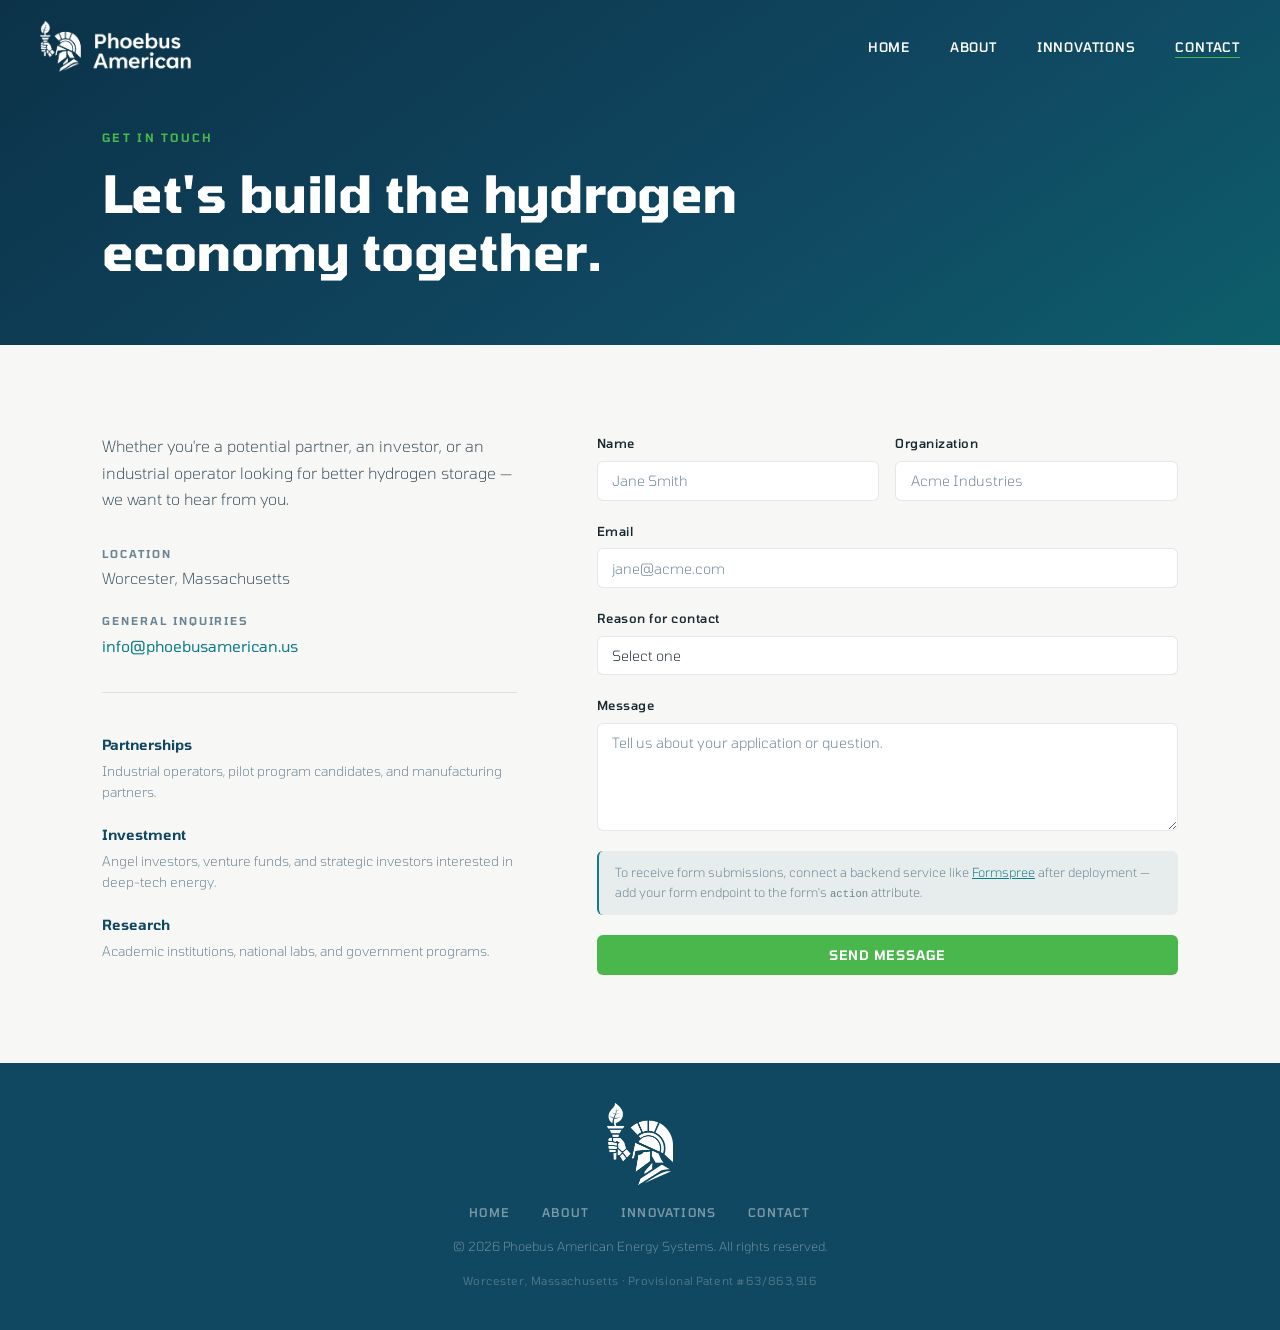
==== contact.html @ f86e6187 "Footer Reformatting" ====
<!DOCTYPE html>
<html lang="en">
<head>
  <meta charset="UTF-8" />
  <meta name="viewport" content="width=device-width, initial-scale=1.0" />
  <title>Contact — Phoebus American Energy Systems</title>
  <meta name="description" content="Get in touch with Phoebus American Energy Systems." />
  <link rel="preconnect" href="https://fonts.googleapis.com" />
  <link rel="preconnect" href="https://fonts.gstatic.com" crossorigin />
  <link href="https://fonts.googleapis.com/css2?family=Tomorrow:ital,wght@0,300;0,400;0,500;0,600;0,700;1,300;1,400&display=swap" rel="stylesheet" />
  <link rel="stylesheet" href="style.css" />
</head>
<body>

  <nav id="navbar" class="scrolled">
    <a href="index.html" class="nav-logo">
      <img src="assets/logo.png" alt="Phoebus American Energy Systems" class="logo-img" />
    </a>
    <button class="nav-toggle" id="navToggle" aria-label="Toggle menu" aria-expanded="false">
      <span></span><span></span><span></span>
    </button>
    <ul class="nav-links" id="navLinks">
      <li><a href="index.html">Home</a></li>
      <li><a href="index.html#about">About</a></li>
      <li><a href="innovations.html">Innovations</a></li>
      <li><a href="contact.html" class="active">Contact</a></li>
    </ul>
  </nav>

  <header class="page-header">
    <div class="container">
      <p class="hero-eyebrow">Get in Touch</p>
      <h1 class="page-title">Let's build the hydrogen<br>economy together.</h1>
    </div>
  </header>

  <section class="section">
    <div class="container">
      <div class="contact-grid">
        <div class="contact-text reveal">
          <p>Whether you're a potential partner, an investor, or an industrial operator looking for better hydrogen storage — we want to hear from you.</p>
          <div class="contact-details">
            <div class="contact-item">
              <span class="contact-label">Location</span>
              <span>Worcester, Massachusetts</span>
            </div>
            <div class="contact-item">
              <span class="contact-label">General Inquiries</span>
              <a href="mailto:info@phoebusamerican.us">info@phoebusamerican.us</a>
            </div>
          </div>
          <div class="contact-types">
            <div class="contact-type-item">
              <h4>Partnerships</h4>
              <p>Industrial operators, pilot program candidates, and manufacturing partners.</p>
            </div>
            <div class="contact-type-item">
              <h4>Investment</h4>
              <p>Angel investors, venture funds, and strategic investors interested in deep-tech energy.</p>
            </div>
            <div class="contact-type-item">
              <h4>Research</h4>
              <p>Academic institutions, national labs, and government programs.</p>
            </div>
          </div>
        </div>
        <form class="contact-form reveal" id="contactForm" novalidate>
          <div class="form-row">
            <div class="form-group">
              <label for="name">Name</label>
              <input type="text" id="name" name="name" placeholder="Jane Smith" required />
            </div>
            <div class="form-group">
              <label for="org">Organization</label>
              <input type="text" id="org" name="org" placeholder="Acme Industries" />
            </div>
          </div>
          <div class="form-group">
            <label for="email">Email</label>
            <input type="email" id="email" name="email" placeholder="jane@acme.com" required />
          </div>
          <div class="form-group">
            <label for="reason">Reason for contact</label>
            <select id="reason" name="reason">
              <option value="">Select one</option>
              <option>Partnership inquiry</option>
              <option>Investment interest</option>
              <option>Research collaboration</option>
              <option>General question</option>
            </select>
          </div>
          <div class="form-group">
            <label for="message">Message</label>
            <textarea id="message" name="message" rows="5" placeholder="Tell us about your application or question." required></textarea>
          </div>
          <p class="form-note">To receive form submissions, connect a backend service like <a href="https://formspree.io" target="_blank" rel="noopener">Formspree</a> after deployment — add your form endpoint to the form's <code>action</code> attribute.</p>
          <button type="submit" class="btn-primary">Send Message</button>
        </form>
      </div>
    </div>
  </section>

  <!-- FOOTER -->
  <footer class="footer">
    <div class="container footer-inner">
      <a href="index.html" class="footer-logo" aria-label="Phoebus American Energy Systems">
        <img src="assets/icon-white.png" alt="Phoebus American Energy Systems" class="logo-img-footer" />
      </a>
      <nav class="footer-nav" aria-label="Footer navigation">
        <a href="index.html">Home</a>
        <a href="#about">About</a>
        <a href="innovations.html">Innovations</a>
        <a href="contact.html">Contact</a>
      </nav>
      <p class="footer-copy">© 2026 Phoebus American Energy Systems. All rights reserved.</p>
      <p class="footer-tag">Worcester, Massachusetts · Provisional Patent #63/863,916</p>
    </div>
  </footer>

  <script src="script.js"></script>
</body>
</html>
---- style.css ----
/* ── RESET & BASE ─────────────────────────────────────────── */
*, *::before, *::after { box-sizing: border-box; margin: 0; padding: 0; }

:root {
  --navy:      #104761;
  --teal:      #0F7C88;
  --green:     #49B74B;
  --off-white: #F7F8F6;
  --white:     #FFFFFF;
  --text:      #1A2830;
  --text-mid:  #3D5260;
  --text-light:#6B8494;
  --border:    rgba(16, 71, 97, 0.12);
  --navy-light:rgba(16, 71, 97, 0.07);
  --font: 'Tomorrow', system-ui, sans-serif;
  --transition: 0.25s ease;
  --radius-sm: 6px;
  --radius-md: 12px;
}

html { scroll-behavior: smooth; }

body {
  font-family: var(--font);
  background: var(--off-white);
  color: var(--text);
  font-size: 16px;
  line-height: 1.7;
  font-weight: 400;
  -webkit-font-smoothing: antialiased;
}

img { display: block; max-width: 100%; }
a { text-decoration: none; color: inherit; }
strong { font-weight: 600; }

/* ── CONTAINER ─────────────────────────────────────────────── */
.container {
  max-width: 1140px;
  margin: 0 auto;
  padding: 0 2rem;
}

/* ── NAV ───────────────────────────────────────────────────── */
#navbar {
  position: fixed;
  top: 0; left: 0; right: 0;
  z-index: 100;
  display: flex;
  align-items: center;
  justify-content: space-between;
  padding: 1.25rem 2.5rem;
  transition: background var(--transition), box-shadow var(--transition), padding var(--transition);
}

#navbar.scrolled {
  background: rgba(247, 248, 246, 0.96);
  backdrop-filter: blur(12px);
  -webkit-backdrop-filter: blur(12px);
  box-shadow: 0 1px 0 var(--border);
  padding: 0.85rem 2.5rem;
}

.nav-logo { display: flex; align-items: center; }

.logo-img {
  height: 52px;
  width: auto;
  transition: filter var(--transition);
}

#navbar:not(.scrolled) .logo-img {
  filter: brightness(0) invert(1);
}

.nav-links {
  display: flex;
  list-style: none;
  gap: 2.5rem;
}

.nav-links a {
  font-size: 0.82rem;
  font-weight: 500;
  letter-spacing: 0.06em;
  text-transform: uppercase;
  color: var(--white);
  transition: color var(--transition);
  position: relative;
}

#navbar.scrolled .nav-links a { color: var(--text-mid); }

.nav-links a::after {
  content: '';
  position: absolute;
  bottom: -3px; left: 0;
  width: 0; height: 1.5px;
  background: var(--green);
  transition: width var(--transition);
}

.nav-links a:hover::after,
.nav-links a.active::after { width: 100%; }

.nav-links a.active { color: var(--navy); }
#navbar:not(.scrolled) .nav-links a.active { color: var(--white); }

.nav-toggle {
  display: none;
  flex-direction: column;
  gap: 5px;
  background: none;
  border: none;
  cursor: pointer;
  padding: 4px;
  z-index: 200;
}

.nav-toggle span {
  display: block;
  width: 24px; height: 2px;
  background: var(--white);
  border-radius: 2px;
  transition: background var(--transition);
}

#navbar.scrolled .nav-toggle span { background: var(--text); }

/* ── BUTTONS ───────────────────────────────────────────────── */
.btn-primary {
  display: inline-block;
  background: var(--green);
  color: var(--white);
  font-family: var(--font);
  font-size: 0.82rem;
  font-weight: 600;
  letter-spacing: 0.06em;
  text-transform: uppercase;
  padding: 0.75rem 1.75rem;
  border-radius: var(--radius-sm);
  border: none;
  cursor: pointer;
  transition: background var(--transition), transform var(--transition);
}

.btn-primary:hover { background: #3da33f; transform: translateY(-1px); }

.btn-ghost {
  display: inline-block;
  background: transparent;
  color: var(--white);
  font-family: var(--font);
  font-size: 0.82rem;
  font-weight: 500;
  letter-spacing: 0.06em;
  text-transform: uppercase;
  padding: 0.75rem 1.75rem;
  border-radius: var(--radius-sm);
  border: 1.5px solid rgba(255,255,255,0.4);
  transition: border-color var(--transition), background var(--transition);
}

.btn-ghost:hover { border-color: var(--white); background: rgba(255,255,255,0.08); }

.btn-outline {
  display: inline-block;
  background: transparent;
  color: var(--navy);
  font-family: var(--font);
  font-size: 0.82rem;
  font-weight: 500;
  letter-spacing: 0.06em;
  text-transform: uppercase;
  padding: 0.7rem 1.5rem;
  border-radius: var(--radius-sm);
  border: 1.5px solid var(--navy);
  transition: background var(--transition), color var(--transition);
}

.btn-outline:hover { background: var(--navy); color: var(--white); }

/* ── HERO ───────────────────────────────────────────────────── */
.hero {
  position: relative;
  min-height: 100vh;
  display: flex;
  align-items: center;
  overflow: hidden;
}

.hero-video-wrap {
  position: absolute;
  inset: 0;
}

.hero-video {
  position: absolute;
  inset: 0;
  width: 100%; height: 100%;
  object-fit: cover;
  object-position: center center;
  opacity: 0;
  transition: opacity 1.6s ease;
}

.hero-video.active { opacity: 1; }

.hero-overlay {
  position: absolute;
  inset: 0;
  background: linear-gradient(
    105deg,
    rgba(10, 30, 42, 0.82) 0%,
    rgba(16, 71, 97, 0.65) 50%,
    rgba(10, 30, 42, 0.5) 100%
  );
}

/* Fallback gradient if no video loaded */
.hero-video-wrap::before {
  content: '';
  position: absolute;
  inset: 0;
  background: linear-gradient(145deg, #0b3248 0%, #104761 45%, #0d5e6b 100%);
  z-index: -1;
}

.hero-app-label {
  position: absolute;
  bottom: 5rem;
  right: 2.5rem;
  display: flex;
  align-items: center;
  gap: 0.6rem;
  z-index: 2;
  opacity: 0;
  animation: hero-up 0.8s ease 1s forwards;
}

.app-dot {
  width: 8px; height: 8px;
  border-radius: 50%;
  background: var(--green);
  animation: dot-pulse 2s ease-in-out infinite;
}

@keyframes dot-pulse {
  0%, 100% { opacity: 1; transform: scale(1); }
  50% { opacity: 0.5; transform: scale(0.75); }
}

.app-text {
  font-size: 0.75rem;
  font-weight: 500;
  letter-spacing: 0.16em;
  text-transform: uppercase;
  color: rgba(255,255,255,0.7);
  transition: opacity 0.4s ease;
}

.hero-dots {
  position: absolute;
  bottom: 2rem;
  right: 2.5rem;
  display: flex;
  gap: 0.5rem;
  z-index: 2;
}

.hero-dot {
  width: 6px; height: 6px;
  border-radius: 50%;
  border: none;
  background: rgba(255,255,255,0.3);
  cursor: pointer;
  padding: 0;
  transition: background var(--transition), transform var(--transition);
}

.hero-dot.active {
  background: var(--green);
  transform: scale(1.3);
}

.hero-content {
  position: relative;
  z-index: 2;
  padding: 7rem 2.5rem 5rem;
  max-width: 660px;
  margin-left: max(2.5rem, calc((100vw - 1140px) / 2));
  opacity: 0;
  transform: translateY(18px);
  animation: hero-up 0.9s ease 0.2s forwards;
}

@keyframes hero-up {
  to { opacity: 1; transform: translateY(0); }
}

.hero-eyebrow {
  font-size: 0.72rem;
  font-weight: 600;
  letter-spacing: 0.2em;
  text-transform: uppercase;
  color: var(--green);
  margin-bottom: 1.2rem;
}

.hero-headline {
  font-size: clamp(2.6rem, 5vw, 4rem);
  font-weight: 700;
  line-height: 1.1;
  color: var(--white);
  margin-bottom: 1.5rem;
  letter-spacing: -0.01em;
}

.hero-headline em {
  font-style: italic;
  font-weight: 300;
  color: rgba(255,255,255,0.78);
}

.hero-sub {
  font-size: 1rem;
  font-weight: 300;
  line-height: 1.8;
  color: rgba(255,255,255,0.7);
  max-width: 500px;
  margin-bottom: 2.25rem;
}

.hero-actions { display: flex; gap: 1rem; flex-wrap: wrap; }

.hero-scroll-cue {
  position: absolute;
  bottom: 2rem; left: 50%;
  transform: translateX(-50%);
  z-index: 2;
}

.hero-scroll-cue span {
  display: block;
  width: 1.5px; height: 48px;
  background: linear-gradient(to bottom, rgba(255,255,255,0.5), transparent);
  margin: 0 auto;
  animation: scroll-line 2s ease-in-out infinite;
}

@keyframes scroll-line {
  0% { opacity: 0; transform: scaleY(0) translateY(-100%); }
  30% { opacity: 1; }
  100% { opacity: 0; transform: scaleY(1) translateY(0); }
}

/* ── PAGE HEADER (inner pages) ─────────────────────────────── */
.page-header {
  background: linear-gradient(145deg, #0b3248 0%, #104761 60%, #0d5e6b 100%);
  padding: 8rem 0 4rem;
  margin-bottom: 0;
}

.page-header .hero-eyebrow { margin-bottom: 1rem; }

.page-title {
  font-size: clamp(2rem, 4vw, 3.2rem);
  font-weight: 700;
  line-height: 1.15;
  color: var(--white);
  letter-spacing: -0.01em;
}

/* ── SECTIONS ──────────────────────────────────────────────── */
.section { padding: 5.5rem 0; }
.section.bg-white { background: var(--white); }

.section-label {
  font-size: 0.7rem;
  font-weight: 600;
  letter-spacing: 0.2em;
  text-transform: uppercase;
  color: var(--teal);
  margin-bottom: 1.5rem;
}

.section-title {
  font-size: clamp(1.7rem, 3vw, 2.5rem);
  font-weight: 600;
  line-height: 1.2;
  color: var(--navy);
  max-width: 680px;
  margin-bottom: 3rem;
  letter-spacing: -0.01em;
}

/* ── ABOUT TEASER ──────────────────────────────────────────── */
.about-teaser { background: var(--white); }

.about-teaser-grid {
  display: grid;
  grid-template-columns: 1fr 1fr;
  gap: 5rem;
  align-items: center;
}

.about-teaser-text h2 {
  font-size: clamp(1.6rem, 2.8vw, 2.3rem);
  font-weight: 600;
  line-height: 1.2;
  color: var(--navy);
  margin-bottom: 1.25rem;
  letter-spacing: -0.01em;
}

.about-teaser-text p {
  color: var(--text-mid);
  font-size: 0.95rem;
  font-weight: 300;
  margin-bottom: 1.75rem;
}

.stat-row {
  display: flex;
  flex-direction: column;
  gap: 2rem;
  padding: 2.5rem;
  background: var(--navy);
  border-radius: var(--radius-md);
}

.stat-item { display: flex; flex-direction: column; gap: 0.4rem; }

.stat-num {
  font-size: 2rem;
  font-weight: 700;
  color: var(--white);
  line-height: 1;
  letter-spacing: -0.02em;
}

.stat-label {
  font-size: 0.78rem;
  font-weight: 300;
  color: rgba(255,255,255,0.55);
  line-height: 1.5;
}

/* ── APPS TEASER ───────────────────────────────────────────── */
.apps-teaser { background: var(--off-white); }

.apps-grid {
  display: grid;
  grid-template-columns: repeat(3, 1fr);
  gap: 1.25rem;
  margin-bottom: 2.5rem;
}

.app-card {
  background: var(--white);
  border: 1px solid var(--border);
  border-radius: var(--radius-md);
  padding: 2rem 1.75rem;
  transition: border-color var(--transition), box-shadow var(--transition);
}

.app-card:hover {
  border-color: rgba(15,124,136,0.3);
  box-shadow: 0 6px 24px rgba(16,71,97,0.08);
}

.app-icon { width: 48px; height: 48px; margin-bottom: 1.25rem; }
.app-icon svg { width: 100%; height: 100%; }

.app-card h3 {
  font-size: 1.05rem;
  font-weight: 600;
  color: var(--navy);
  margin-bottom: 0.65rem;
}

.app-card p {
  font-size: 0.875rem;
  font-weight: 300;
  color: var(--text-mid);
  line-height: 1.7;
}

.apps-cta { text-align: center; padding-top: 1rem; }

/* ── TWO-COL ───────────────────────────────────────────────── */
.two-col {
  display: grid;
  grid-template-columns: 1fr 1fr;
  gap: 5rem;
  align-items: start;
}

.two-col h2 {
  font-size: clamp(1.6rem, 2.8vw, 2.2rem);
  font-weight: 600;
  line-height: 1.2;
  color: var(--navy);
  margin-bottom: 1.25rem;
  letter-spacing: -0.01em;
}

.two-col p {
  font-size: 0.95rem;
  font-weight: 300;
  color: var(--text-mid);
  margin-bottom: 1rem;
}

/* ── ABOUT STAT CARDS ──────────────────────────────────────── */
.about-stat-card {
  background: var(--off-white);
  border: 1px solid var(--border);
  border-radius: var(--radius-md);
  padding: 1.75rem;
  margin-bottom: 1rem;
}

.about-stat-card.accent {
  background: var(--navy);
  border-color: transparent;
}

.about-stat-card .stat-num {
  font-size: 2rem;
  font-weight: 700;
  color: var(--navy);
  letter-spacing: -0.02em;
}

.about-stat-card.accent .stat-num { color: var(--white); }

.about-stat-card .stat-label {
  font-size: 0.82rem;
  font-weight: 400;
  color: var(--text-light);
  margin-top: 0.4rem;
  display: block;
}

.about-stat-card.accent .stat-label { color: rgba(255,255,255,0.55); }

/* ── TEAM ───────────────────────────────────────────────────── */
.team-grid {
  display: grid;
  grid-template-columns: repeat(2, 1fr);
  gap: 1.25rem;
  margin-bottom: 1rem;
}

.team-card {
  background: var(--white);
  border: 1px solid var(--border);
  border-radius: var(--radius-md);
  padding: 2rem;
}

.team-initials {
  width: 52px; height: 52px;
  border-radius: 50%;
  background: var(--navy);
  color: var(--white);
  font-size: 0.9rem;
  font-weight: 600;
  display: flex;
  align-items: center;
  justify-content: center;
  margin-bottom: 1rem;
  letter-spacing: 0.04em;
}

.team-card h3 {
  font-size: 1.05rem;
  font-weight: 600;
  color: var(--navy);
  margin-bottom: 0.2rem;
}

.team-role {
  font-size: 0.78rem;
  font-weight: 500;
  letter-spacing: 0.08em;
  text-transform: uppercase;
  color: var(--teal);
  margin-bottom: 0.85rem;
}

.team-card p {
  font-size: 0.875rem;
  font-weight: 300;
  color: var(--text-mid);
  line-height: 1.7;
}

.advisor-grid {
  display: grid;
  grid-template-columns: repeat(2, 1fr);
  gap: 1.25rem;
}

.advisor-card {
  padding: 1.5rem;
  border-left: 2px solid var(--teal);
  background: var(--white);
  border-radius: 0 var(--radius-sm) var(--radius-sm) 0;
}

.advisor-card h4 {
  font-size: 0.95rem;
  font-weight: 600;
  color: var(--navy);
  margin-bottom: 0.2rem;
}

.advisor-role {
  font-size: 0.72rem;
  font-weight: 500;
  letter-spacing: 0.1em;
  text-transform: uppercase;
  color: var(--teal);
  margin-bottom: 0.65rem;
}

.advisor-card p {
  font-size: 0.85rem;
  font-weight: 300;
  color: var(--text-mid);
  line-height: 1.6;
}

/* ── PARTNERS ──────────────────────────────────────────────── */
.partners-stack { display: flex; align-items: flex-start; }

.partner-row {
  display: flex;
  flex-wrap: wrap;
  gap: 0.75rem;
  align-content: flex-start;
}

.partner-badge {
  font-size: 0.82rem;
  font-weight: 500;
  color: var(--text-mid);
  background: var(--white);
  border: 1px solid var(--border);
  border-radius: 100px;
  padding: 0.45rem 1rem;
}

/* ── INNOVATIONS PAGE ──────────────────────────────────────── */
.inno-featured {
  display: grid;
  grid-template-columns: 1.2fr 1fr;
  gap: 4rem;
  align-items: start;
  background: var(--navy);
  border-radius: var(--radius-md);
  padding: 3rem;
  margin-bottom: 1rem;
}

.inno-featured-text h2 {
  font-size: clamp(1.5rem, 2.5vw, 2rem);
  font-weight: 600;
  color: var(--white);
  margin-bottom: 1.1rem;
  letter-spacing: -0.01em;
}

.inno-featured-text p {
  font-size: 0.92rem;
  font-weight: 300;
  color: rgba(255,255,255,0.68);
  margin-bottom: 1rem;
  line-height: 1.75;
}

.inno-list {
  list-style: none;
  display: flex;
  flex-direction: column;
  gap: 0.6rem;
  margin-top: 1.5rem;
}

.inno-list li {
  font-size: 0.875rem;
  font-weight: 300;
  color: rgba(255,255,255,0.72);
  padding-left: 1.1rem;
  position: relative;
}

.inno-list li::before {
  content: '';
  position: absolute;
  left: 0; top: 0.65em;
  width: 5px; height: 5px;
  border-radius: 50%;
  background: var(--green);
}

.compare-card {
  background: rgba(255,255,255,0.06);
  border: 1px solid rgba(255,255,255,0.1);
  border-radius: var(--radius-sm);
  overflow: hidden;
}

.compare-row {
  display: grid;
  grid-template-columns: 2fr 1fr 1fr;
  gap: 0.5rem;
  padding: 0.75rem 1rem;
  border-bottom: 1px solid rgba(255,255,255,0.06);
  font-size: 0.82rem;
  color: rgba(255,255,255,0.6);
  font-weight: 300;
}

.compare-row:last-child { border-bottom: none; }

.compare-row.header {
  font-size: 0.7rem;
  font-weight: 600;
  letter-spacing: 0.1em;
  text-transform: uppercase;
  color: rgba(255,255,255,0.4);
  background: rgba(0,0,0,0.15);
}

.compare-row.highlight {
  background: rgba(73,183,75,0.12);
  color: rgba(255,255,255,0.9);
  font-weight: 500;
}

.compare-row.highlight span:first-child { color: var(--green); }

.apps-grid-full {
  display: flex;
  flex-direction: column;
  gap: 1px;
  background: var(--border);
  border: 1px solid var(--border);
  border-radius: var(--radius-md);
  overflow: hidden;
}

.app-card-full {
  display: grid;
  grid-template-columns: 80px 1fr;
  gap: 2rem;
  align-items: start;
  background: var(--white);
  padding: 2rem 2rem;
  transition: background var(--transition);
}

.app-card-full:hover { background: var(--off-white); }

.app-num {
  font-size: 2rem;
  font-weight: 700;
  color: rgba(16,71,97,0.12);
  line-height: 1;
  padding-top: 0.2rem;
  letter-spacing: -0.02em;
}

.app-card-body h3 {
  font-size: 1.05rem;
  font-weight: 600;
  color: var(--navy);
  margin-bottom: 0.65rem;
}

.app-card-body p {
  font-size: 0.9rem;
  font-weight: 300;
  color: var(--text-mid);
  line-height: 1.75;
}

/* ── PIPELINE ───────────────────────────────────────────────── */
.pipeline-grid {
  display: flex;
  flex-direction: column;
  gap: 0;
  position: relative;
  padding-left: 1.5rem;
}

.pipeline-grid::before {
  content: '';
  position: absolute;
  left: 6px; top: 8px; bottom: 8px;
  width: 1.5px;
  background: var(--border);
}

.pipeline-item {
  display: grid;
  grid-template-columns: 24px 1fr;
  gap: 1.25rem;
  padding-bottom: 2rem;
  position: relative;
}

.pipeline-item:last-child { padding-bottom: 0; }

.pipeline-marker {
  width: 13px; height: 13px;
  border-radius: 50%;
  border: 2px solid var(--border);
  background: var(--off-white);
  margin-top: 5px;
  position: relative;
  z-index: 1;
  flex-shrink: 0;
}

.pipeline-item.done .pipeline-marker {
  background: var(--teal);
  border-color: var(--teal);
}

.pipeline-item.active .pipeline-marker {
  background: var(--green);
  border-color: var(--green);
  box-shadow: 0 0 0 4px rgba(73,183,75,0.2);
}

.pipeline-content h4 {
  font-size: 0.95rem;
  font-weight: 600;
  color: var(--navy);
  margin-bottom: 0.3rem;
}

.pipeline-content p {
  font-size: 0.875rem;
  font-weight: 300;
  color: var(--text-mid);
  line-height: 1.65;
}

/* ── CONTACT ───────────────────────────────────────────────── */
.contact-grid {
  display: grid;
  grid-template-columns: 1fr 1.4fr;
  gap: 5rem;
  align-items: start;
}

.contact-text p {
  font-size: 0.975rem;
  font-weight: 300;
  color: var(--text-mid);
  margin-bottom: 2rem;
}

.contact-details {
  display: flex;
  flex-direction: column;
  gap: 1.25rem;
  margin-bottom: 2.5rem;
  padding-bottom: 2rem;
  border-bottom: 1px solid var(--border);
}

.contact-item { display: flex; flex-direction: column; gap: 0.2rem; }

.contact-label {
  font-size: 0.68rem;
  font-weight: 600;
  letter-spacing: 0.18em;
  text-transform: uppercase;
  color: var(--text-light);
}

.contact-item a { color: var(--teal); font-size: 0.95rem; transition: color var(--transition); }
.contact-item a:hover { color: var(--navy); }
.contact-item span:not(.contact-label) { font-size: 0.95rem; font-weight: 300; color: var(--text-mid); }

.contact-types {
  display: flex;
  flex-direction: column;
  gap: 1.25rem;
}

.contact-type-item h4 {
  font-size: 0.875rem;
  font-weight: 600;
  color: var(--navy);
  margin-bottom: 0.25rem;
}

.contact-type-item p {
  font-size: 0.83rem;
  font-weight: 300;
  color: var(--text-light);
  margin: 0;
  line-height: 1.6;
}

/* ── FORM ───────────────────────────────────────────────────── */
.contact-form {
  display: flex;
  flex-direction: column;
  gap: 1.25rem;
}

.form-row {
  display: grid;
  grid-template-columns: 1fr 1fr;
  gap: 1rem;
}

.form-group { display: flex; flex-direction: column; gap: 0.4rem; }

.form-group label {
  font-size: 0.78rem;
  font-weight: 500;
  letter-spacing: 0.04em;
  color: var(--text);
}

.form-group input,
.form-group textarea,
.form-group select {
  font-family: var(--font);
  font-size: 0.88rem;
  font-weight: 300;
  color: var(--text);
  background: var(--white);
  border: 1px solid var(--border);
  border-radius: var(--radius-sm);
  padding: 0.65rem 0.9rem;
  transition: border-color var(--transition), box-shadow var(--transition);
  outline: none;
  resize: vertical;
  -webkit-appearance: none;
}

.form-group input::placeholder,
.form-group textarea::placeholder { color: var(--text-light); }

.form-group input:focus,
.form-group textarea:focus,
.form-group select:focus {
  border-color: var(--teal);
  box-shadow: 0 0 0 3px rgba(15,124,136,0.1);
}

.form-note {
  font-size: 0.78rem;
  font-weight: 300;
  color: var(--text-light);
  line-height: 1.6;
  padding: 0.75rem 1rem;
  background: var(--navy-light);
  border-radius: var(--radius-sm);
  border-left: 2px solid var(--teal);
}

.form-note a { color: var(--teal); text-decoration: underline; }
.form-note code { font-family: monospace; font-size: 0.85em; }

/* ── FOOTER ─────────────────────────────────────────────────── */
.footer { background: var(--navy); padding: 2.5rem 0; }

.footer-inner {
  display: flex;
  flex-direction: column;
  align-items: center;
  gap: 0.85rem;
  text-align: center;
}

.logo-img-footer { height: 82px; width: auto; margin-bottom: 0.25rem; }

.footer-nav {
  display: flex;
  gap: 2rem;
}

.footer-nav a {
  font-size: 0.75rem;
  font-weight: 500;
  letter-spacing: 0.1em;
  text-transform: uppercase;
  color: rgba(255,255,255,0.45);
  transition: color var(--transition);
}

.footer-nav a:hover { color: rgba(255,255,255,0.8); }

.footer-copy { font-size: 0.78rem; color: rgba(255,255,255,0.4); font-weight: 300; }
.footer-tag { font-size: 0.7rem; color: rgba(255,255,255,0.25); letter-spacing: 0.05em; }

/* ── REVEAL ─────────────────────────────────────────────────── */
.reveal {
  opacity: 0;
  transform: translateY(20px);
  transition: opacity 0.6s ease, transform 0.6s ease;
}

.reveal.visible { opacity: 1; transform: translateY(0); }

@media (prefers-reduced-motion: reduce) {
  .reveal { opacity: 1; transform: none; transition: none; }
}

/* ── RESPONSIVE ────────────────────────────────────────────── */
@media (max-width: 960px) {
  .about-teaser-grid,
  .two-col,
  .contact-grid { grid-template-columns: 1fr; gap: 3rem; }

  .apps-grid { grid-template-columns: 1fr; }

  .team-grid,
  .advisor-grid { grid-template-columns: 1fr; }

  .inno-featured { grid-template-columns: 1fr; padding: 2rem; }
}

@media (max-width: 640px) {
  #navbar { padding: 1rem 1.25rem; }
  #navbar.scrolled { padding: 0.75rem 1.25rem; }

  .nav-links {
    display: none;
    position: fixed;
    top: 0; left: 0; right: 0; bottom: 0;
    background: var(--navy);
    flex-direction: column;
    align-items: center;
    justify-content: center;
    gap: 2.5rem;
  }

  .nav-links.open { display: flex; }
  .nav-links a { font-size: 1.1rem; color: var(--white) !important; }
  .nav-toggle { display: flex; }

  .form-row { grid-template-columns: 1fr; }
  .hero-actions { flex-direction: column; align-items: flex-start; }
  .section { padding: 3.5rem 0; }
  .page-header { padding: 7rem 0 3rem; }
  .footer-nav { flex-wrap: wrap; justify-content: center; gap: 1rem; }
  .app-card-full { grid-template-columns: 1fr; gap: 0.5rem; }
  .app-num { font-size: 1.25rem; }
}
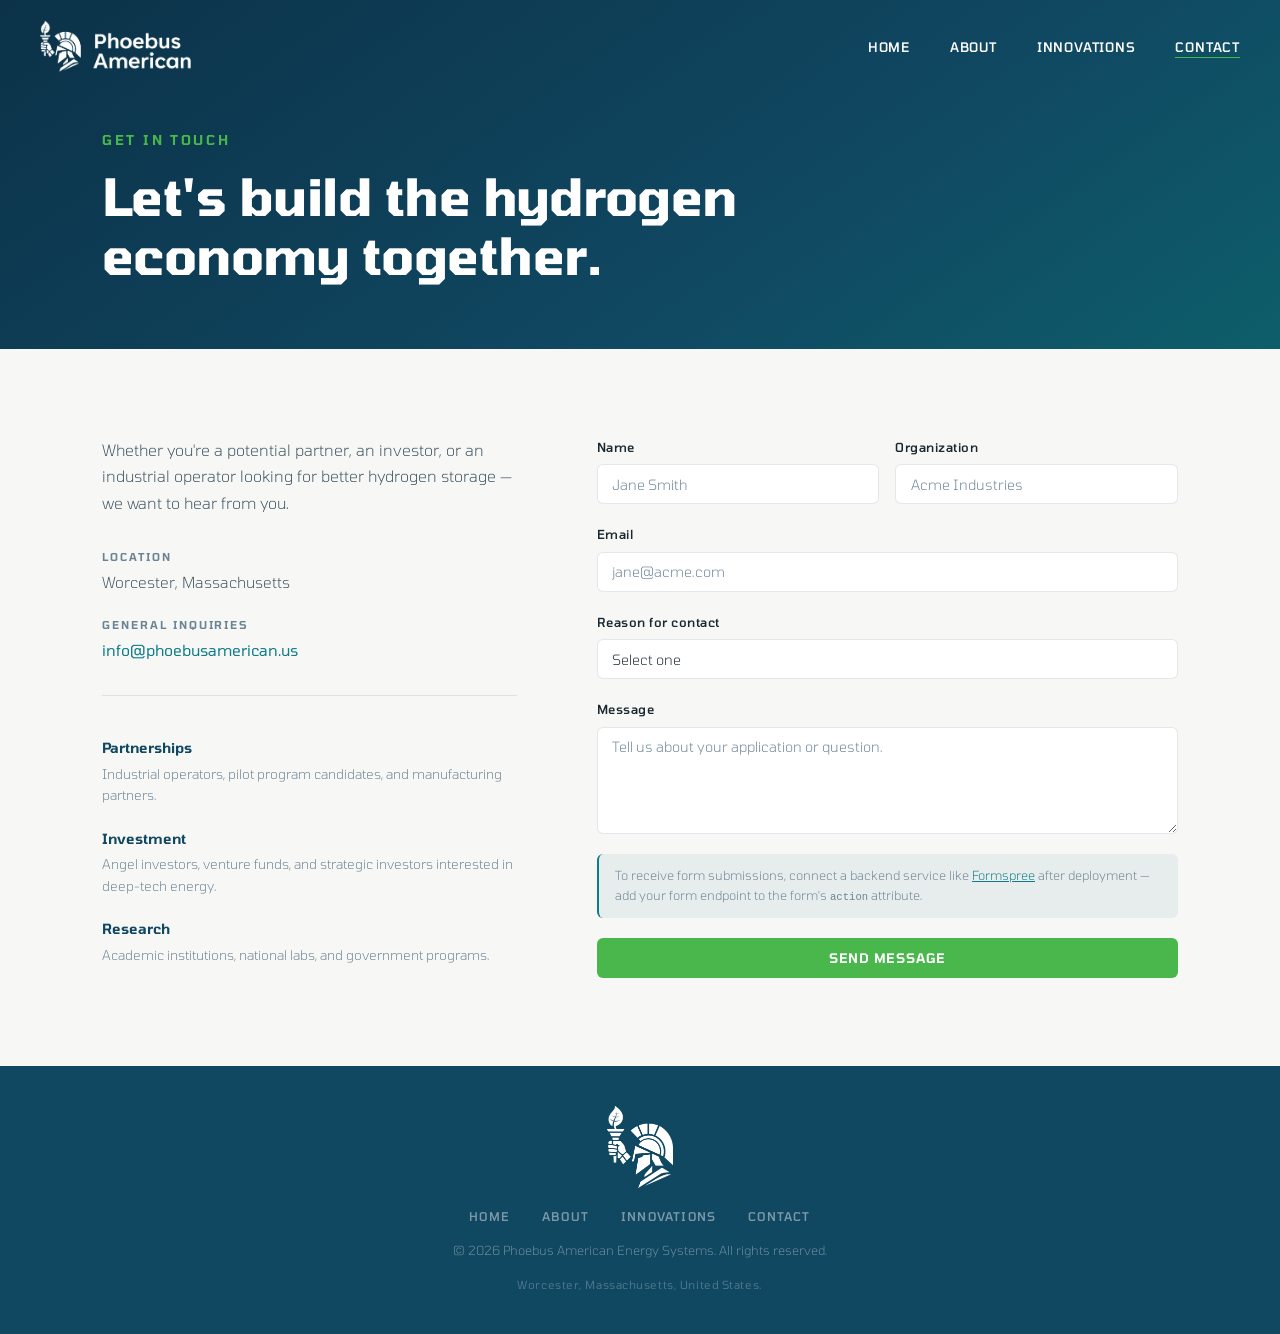
==== commit 1e48f9d1: "Footer Corrections + Notes" ====
--- a/contact.html
+++ b/contact.html
@@ -7,8 +7,10 @@
   <meta name="description" content="Get in touch with Phoebus American Energy Systems." />
   <link rel="preconnect" href="https://fonts.googleapis.com" />
   <link rel="preconnect" href="https://fonts.gstatic.com" crossorigin />
+  <!-- font selection. -->
   <link href="https://fonts.googleapis.com/css2?family=Tomorrow:ital,wght@0,300;0,400;0,500;0,600;0,700;1,300;1,400&display=swap" rel="stylesheet" />
   <link rel="stylesheet" href="style.css" />
+  <link rel="icon" type="icon" href="assets/favicon.ico"/>
 </head>
 <body>
 
@@ -113,7 +115,7 @@
         <a href="contact.html">Contact</a>
       </nav>
       <p class="footer-copy">© 2026 Phoebus American Energy Systems. All rights reserved.</p>
-      <p class="footer-tag">Worcester, Massachusetts · Provisional Patent #63/863,916</p>
+      <p class="footer-tag">Worcester, Massachusetts, United States.</p>
     </div>
   </footer>
 
--- a/style.css
+++ b/style.css
@@ -299,7 +299,7 @@
 }
 
 .hero-eyebrow {
-  font-size: 0.72rem;
+  font-size: 0.85rem;
   font-weight: 600;
   letter-spacing: 0.2em;
   text-transform: uppercase;
@@ -308,7 +308,7 @@
 }
 
 .hero-headline {
-  font-size: clamp(2.6rem, 5vw, 4rem);
+  font-size: clamp(3rem, 5vw, 4rem);
   font-weight: 700;
   line-height: 1.1;
   color: var(--white);
@@ -323,7 +323,7 @@
 }
 
 .hero-sub {
-  font-size: 1rem;
+  font-size: 1.2rem;
   font-weight: 300;
   line-height: 1.8;
   color: rgba(255,255,255,0.7);
@@ -342,7 +342,7 @@
 
 .hero-scroll-cue span {
   display: block;
-  width: 1.5px; height: 48px;
+  width: 9px; height: 48px;
   background: linear-gradient(to bottom, rgba(255,255,255,0.5), transparent);
   margin: 0 auto;
   animation: scroll-line 2s ease-in-out infinite;
@@ -376,7 +376,7 @@
 .section.bg-white { background: var(--white); }
 
 .section-label {
-  font-size: 0.7rem;
+  font-size: 0.85rem;
   font-weight: 600;
   letter-spacing: 0.2em;
   text-transform: uppercase;
@@ -405,7 +405,7 @@
 }
 
 .about-teaser-text h2 {
-  font-size: clamp(1.6rem, 2.8vw, 2.3rem);
+  font-size: clamp(1.8rem, 3.0vw, 2.6rem);
   font-weight: 600;
   line-height: 1.2;
   color: var(--navy);
@@ -460,7 +460,7 @@
   background: var(--white);
   border: 1px solid var(--border);
   border-radius: var(--radius-md);
-  padding: 2rem 1.75rem;
+  overflow: hidden;
   transition: border-color var(--transition), box-shadow var(--transition);
 }
 
@@ -469,11 +469,30 @@
   box-shadow: 0 6px 24px rgba(16,71,97,0.08);
 }
 
-.app-icon { width: 48px; height: 48px; margin-bottom: 1.25rem; }
-.app-icon svg { width: 100%; height: 100%; }
+.app-card-img {
+  width: 100%;
+  height: 200px;
+  overflow: hidden;
+}
+
+.app-card-img img {
+  width: 100%;
+  height: 100%;
+  object-fit: cover;
+  display: block;
+  transition: transform 0.4s ease;
+}
+
+.app-card:hover .app-card-img img {
+  transform: scale(1.04);
+}
+
+.app-card-text {
+  padding: 1.5rem 1.75rem;
+}
 
 .app-card h3 {
-  font-size: 1.05rem;
+  font-size: 1.15rem;
   font-weight: 600;
   color: var(--navy);
   margin-bottom: 0.65rem;
@@ -715,7 +734,7 @@
 
 .compare-row {
   display: grid;
-  grid-template-columns: 2fr 1fr 1fr;
+  grid-template-columns: 2fr 1fr 1fr 1fr;
   gap: 0.5rem;
   padding: 0.75rem 1rem;
   border-bottom: 1px solid rgba(255,255,255,0.06);
@@ -1029,7 +1048,7 @@
   .team-grid,
   .advisor-grid { grid-template-columns: 1fr; }
 
-  .inno-featured { grid-template-columns: 1fr; padding: 2rem; }
+  .inno-featured { grid-template-columns: 1fr; padding: 1rem; }
 }
 
 @media (max-width: 640px) {
@@ -1048,7 +1067,7 @@
   }
 
   .nav-links.open { display: flex; }
-  .nav-links a { font-size: 1.1rem; color: var(--white) !important; }
+  .nav-links a { font-size: 4.5rem; color: var(--white) !important; }
   .nav-toggle { display: flex; }
 
   .form-row { grid-template-columns: 1fr; }
@@ -1059,3 +1078,200 @@
   .app-card-full { grid-template-columns: 1fr; gap: 0.5rem; }
   .app-num { font-size: 1.25rem; }
 }
+
+/* ── TIMELINE ───────────────────────────────────────────────── */
+.timeline {
+  position: relative;
+  padding-top: 0.5rem;
+}
+
+.tl-item {
+  display: grid;
+  grid-template-columns: 48px 1fr;
+  gap: 1.5rem;
+  position: relative;
+}
+
+/* Marker column: dot + vertical line */
+.tl-marker {
+  display: flex;
+  flex-direction: column;
+  align-items: center;
+  flex-shrink: 0;
+}
+
+.tl-dot {
+  width: 16px;
+  height: 16px;
+  border-radius: 50%;
+  border: 2.5px solid var(--border);
+  background: var(--off-white);
+  flex-shrink: 0;
+  position: relative;
+  z-index: 1;
+  margin-top: 4px;
+  transition: border-color var(--transition), background var(--transition);
+}
+
+.tl-marker.done .tl-dot {
+  background: var(--teal);
+  border-color: var(--teal);
+}
+
+.tl-marker.active .tl-dot {
+  background: var(--green);
+  border-color: var(--green);
+  box-shadow: 0 0 0 5px rgba(73, 183, 75, 0.18);
+}
+
+.tl-marker.future .tl-dot {
+  background: var(--off-white);
+  border-color: rgba(16, 71, 97, 0.25);
+}
+
+.tl-line {
+  width: 2px;
+  flex: 1;
+  background: var(--teal);
+  margin-top: 4px;
+  min-height: 2rem;
+}
+
+.tl-marker.future .tl-line,
+.tl-line--dashed {
+  background: none;
+  border-left: 2px dashed rgba(16, 71, 97, 0.2);
+}
+
+/* Card */
+.tl-card {
+  background: var(--white);
+  border: 1px solid var(--border);
+  border-radius: var(--radius-md);
+  padding: 1.75rem;
+  margin-bottom: 1.5rem;
+  transition: border-color var(--transition), box-shadow var(--transition);
+}
+
+.tl-card:hover {
+  border-color: rgba(15, 124, 136, 0.3);
+  box-shadow: 0 4px 20px rgba(16, 71, 97, 0.07);
+}
+
+.tl-card--active {
+  border-color: rgba(73, 183, 75, 0.35);
+  background: rgba(73, 183, 75, 0.03);
+}
+
+.tl-card--future {
+  opacity: 0.65;
+}
+
+.tl-meta {
+  display: flex;
+  align-items: center;
+  gap: 0.75rem;
+  margin-bottom: 0.85rem;
+}
+
+.tl-status {
+  font-size: 0.68rem;
+  font-weight: 600;
+  letter-spacing: 0.14em;
+  text-transform: uppercase;
+  padding: 0.25rem 0.65rem;
+  border-radius: 100px;
+}
+
+.tl-status.done {
+  background: rgba(15, 124, 136, 0.1);
+  color: var(--teal);
+}
+
+.tl-status.active {
+  background: rgba(73, 183, 75, 0.12);
+  color: #2d8c2f;
+}
+
+.tl-status.future {
+  background: var(--navy-light);
+  color: var(--text-light);
+}
+
+.tl-date {
+  font-size: 0.78rem;
+  font-weight: 300;
+  color: var(--text-light);
+}
+
+.tl-card h3 {
+  font-size: 1.1rem;
+  font-weight: 600;
+  color: var(--navy);
+  margin-bottom: 0.6rem;
+}
+
+.tl-card p {
+  font-size: 0.9rem;
+  font-weight: 300;
+  color: var(--text-mid);
+  line-height: 1.7;
+}
+
+.tl-image {
+  margin-top: 1.25rem;
+  border-radius: var(--radius-sm);
+  overflow: hidden;
+  border: 1px solid var(--border);
+}
+
+.tl-image img {
+  width: 100%;
+  height: 240px;
+  object-fit: cover;
+  display: block;
+}
+
+.tl-big-image {
+  margin-top: 1.25rem;
+  border-radius: var(--radius-sm);
+  overflow: hidden;
+  border: 1px solid var(--border);
+}
+
+.tl-big-image img {
+  width: 100%;
+  height: 500px;
+  object-fit: cover;
+  display: block;
+}
+
+/* Trailing "journey continues" element */
+.tl-continue {
+  display: flex;
+  flex-direction: column;
+  align-items: flex-start;
+  padding-left: 0;
+  margin-left: 23px;
+  gap: 0.5rem;
+}
+
+.tl-continue-line {
+  width: 2px;
+  height: 48px;
+  background: linear-gradient(to bottom, rgba(16, 71, 97, 0.2), transparent);
+}
+
+.tl-continue-label {
+  font-size: 0.75rem;
+  font-weight: 500;
+  letter-spacing: 0.12em;
+  text-transform: uppercase;
+  color: var(--text-light);
+  padding-left: 1rem;
+}
+
+@media (max-width: 640px) {
+  .tl-item { grid-template-columns: 32px 1fr; gap: 1rem; }
+  .tl-image img { height: 160px; }
+}
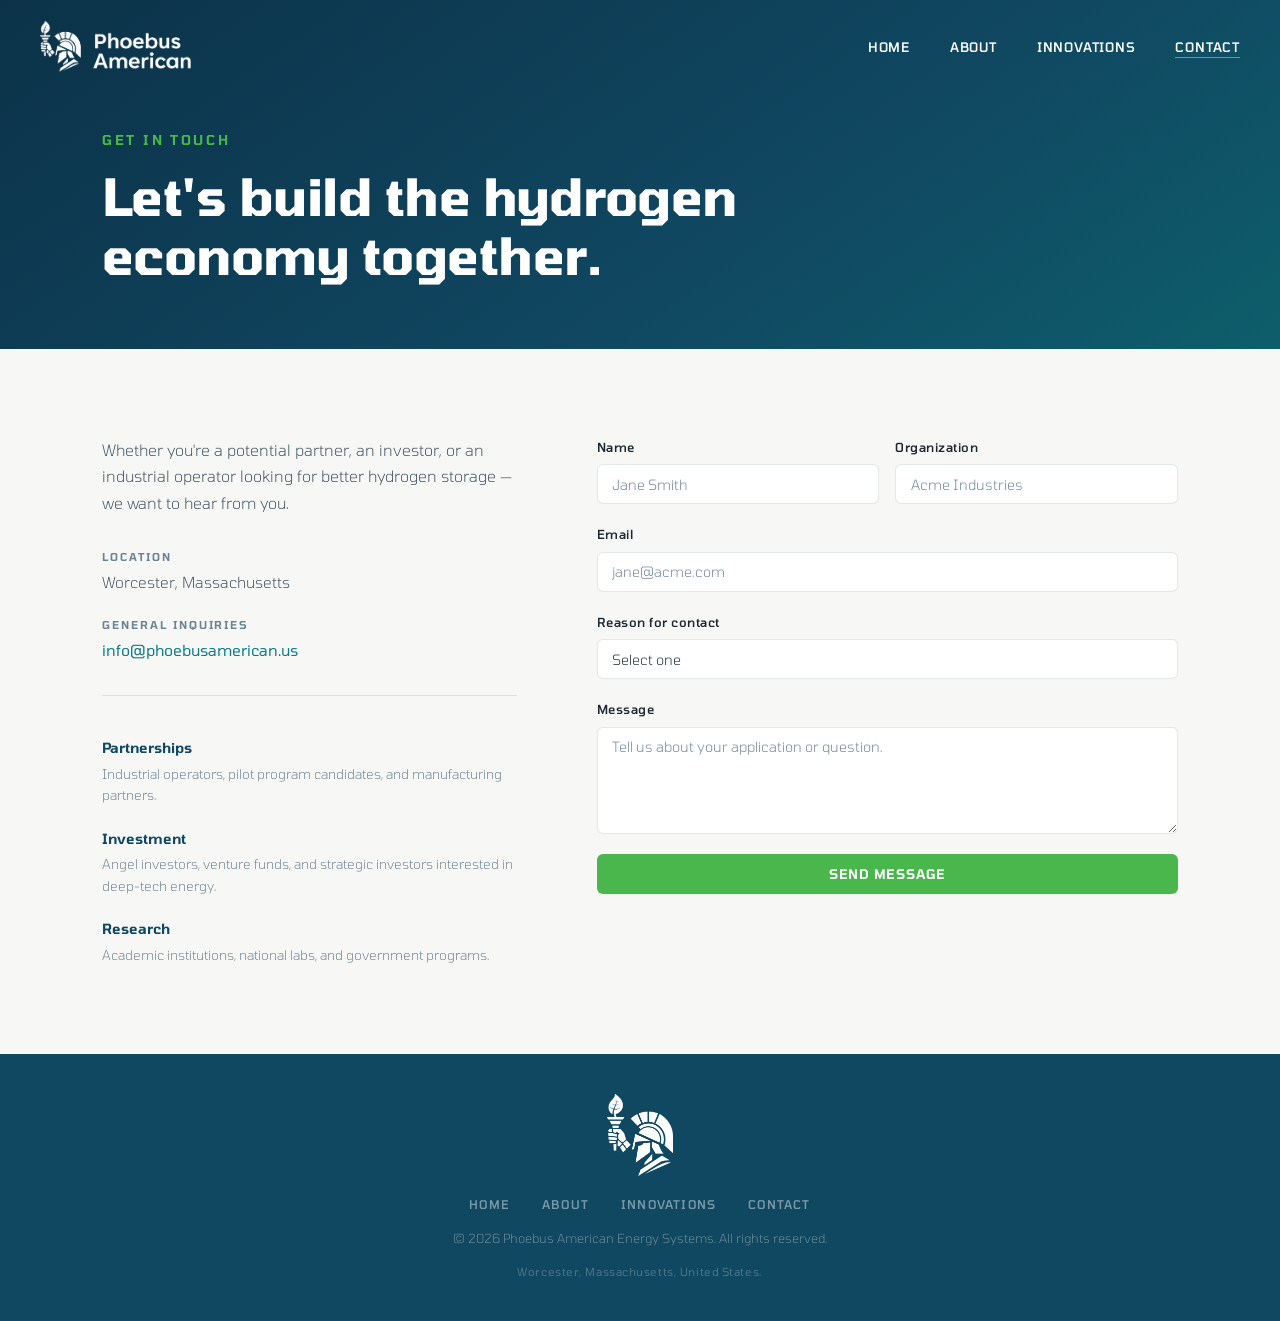
==== commit a6bb5af7: "Contact Form" ====
--- a/contact.html
+++ b/contact.html
@@ -66,7 +66,7 @@
             </div>
           </div>
         </div>
-        <form class="contact-form reveal" id="contactForm" novalidate>
+        <form class="contact-form reveal" id="contactForm" action="https://formspree.io/f/mnjkzglz" method="POST">
           <div class="form-row">
             <div class="form-group">
               <label for="name">Name</label>
@@ -95,8 +95,10 @@
             <label for="message">Message</label>
             <textarea id="message" name="message" rows="5" placeholder="Tell us about your application or question." required></textarea>
           </div>
-          <p class="form-note">To receive form submissions, connect a backend service like <a href="https://formspree.io" target="_blank" rel="noopener">Formspree</a> after deployment — add your form endpoint to the form's <code>action</code> attribute.</p>
           <button type="submit" class="btn-primary">Send Message</button>
+
+          <input type="hidden" name="_subject" value="New inquiry — Phoebus American Energy Systems" />
+        
         </form>
       </div>
     </div>
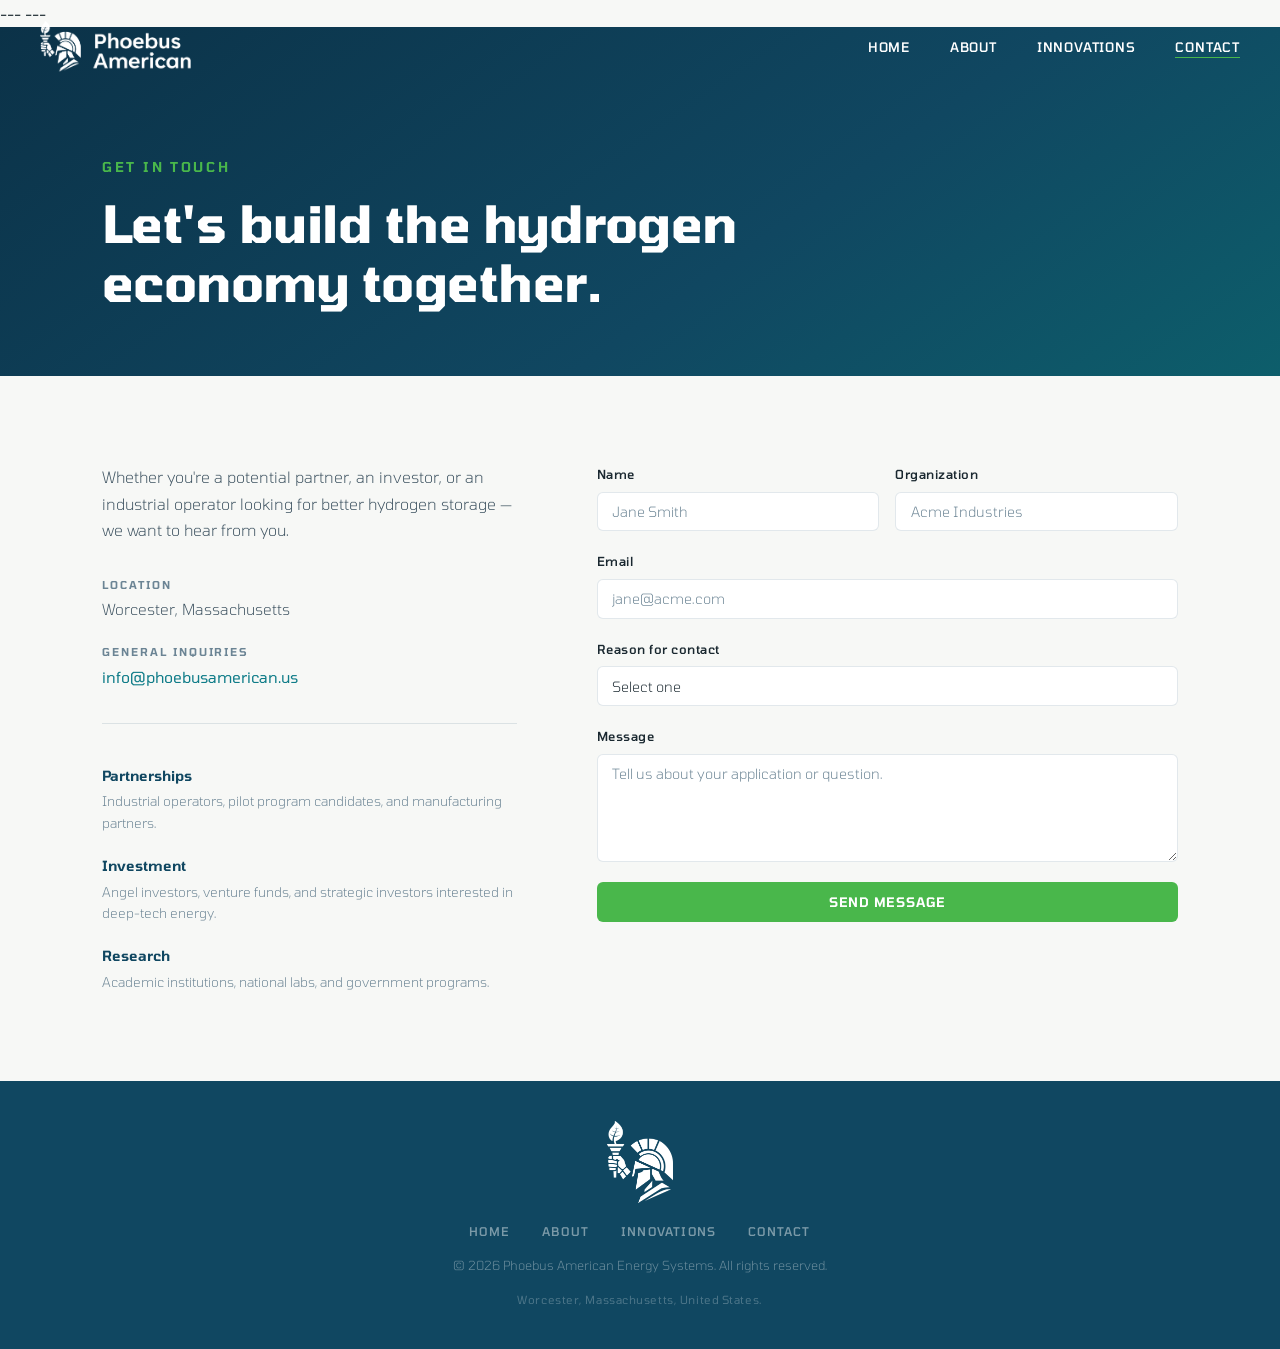
==== commit 7da19fc3: "Attempt to clean URLs" ====
--- a/contact.html
+++ b/contact.html
@@ -1,3 +1,5 @@
+---
+---
 <!DOCTYPE html>
 <html lang="en">
 <head>
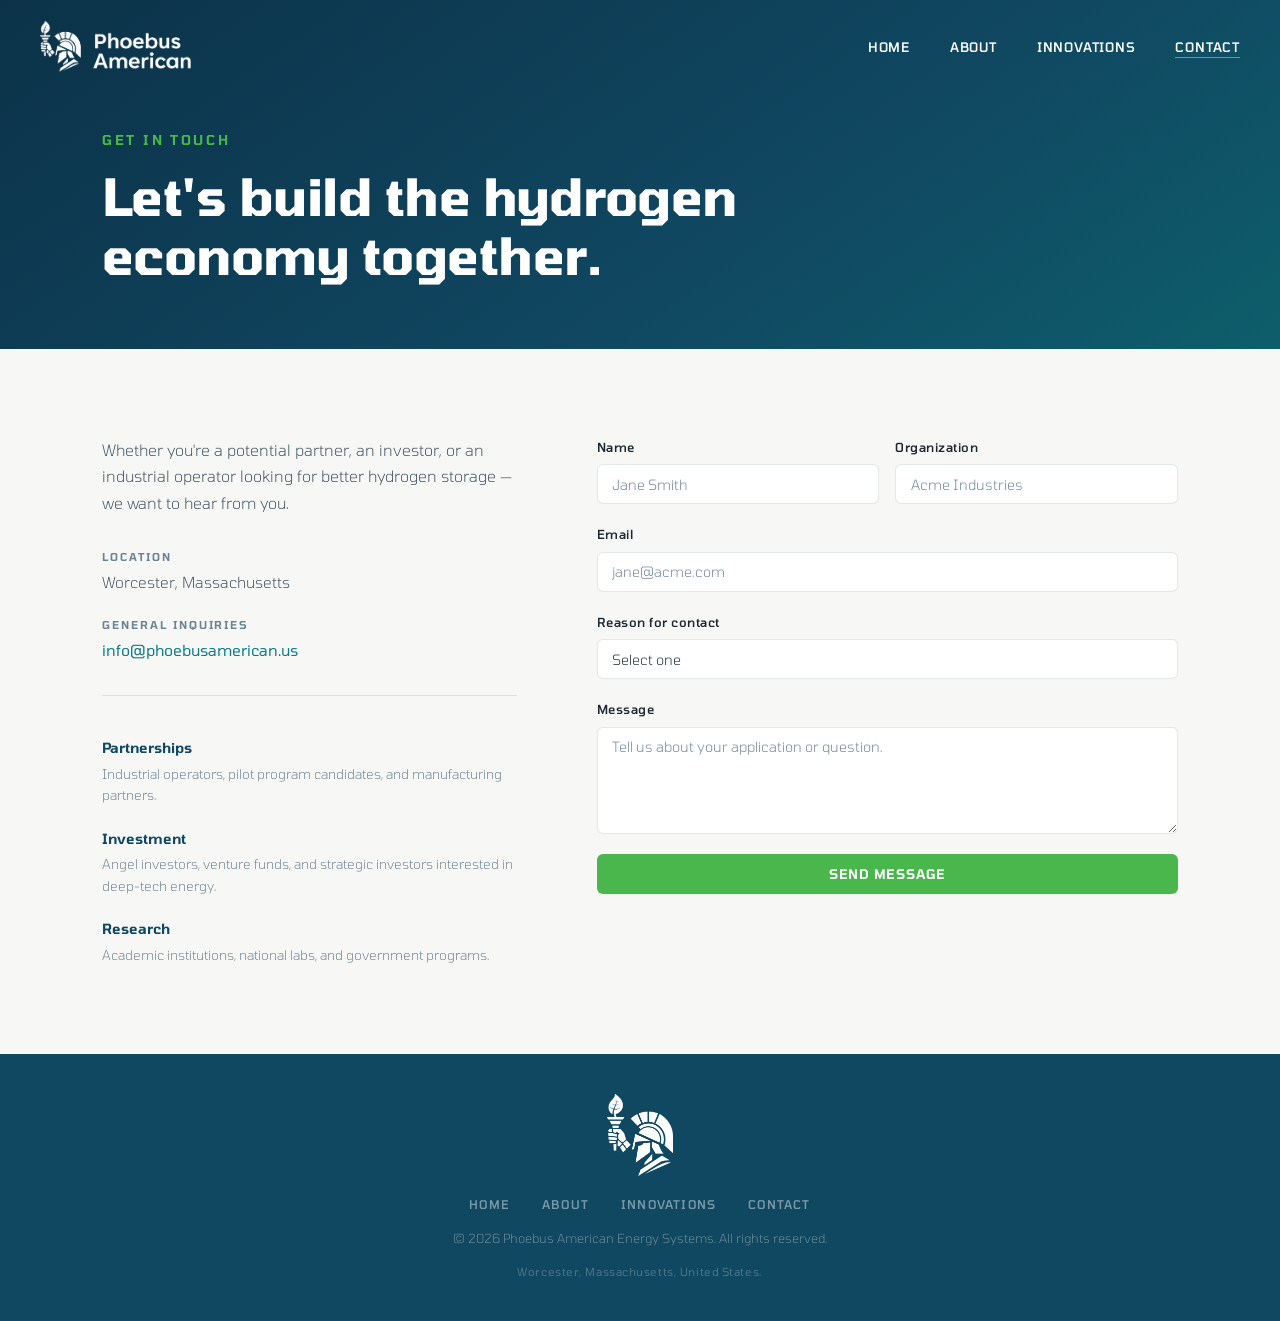
==== commit a746276a: "Site fix" ====
--- a/contact.html
+++ b/contact.html
@@ -1,5 +1,3 @@
----
----
 <!DOCTYPE html>
 <html lang="en">
 <head>
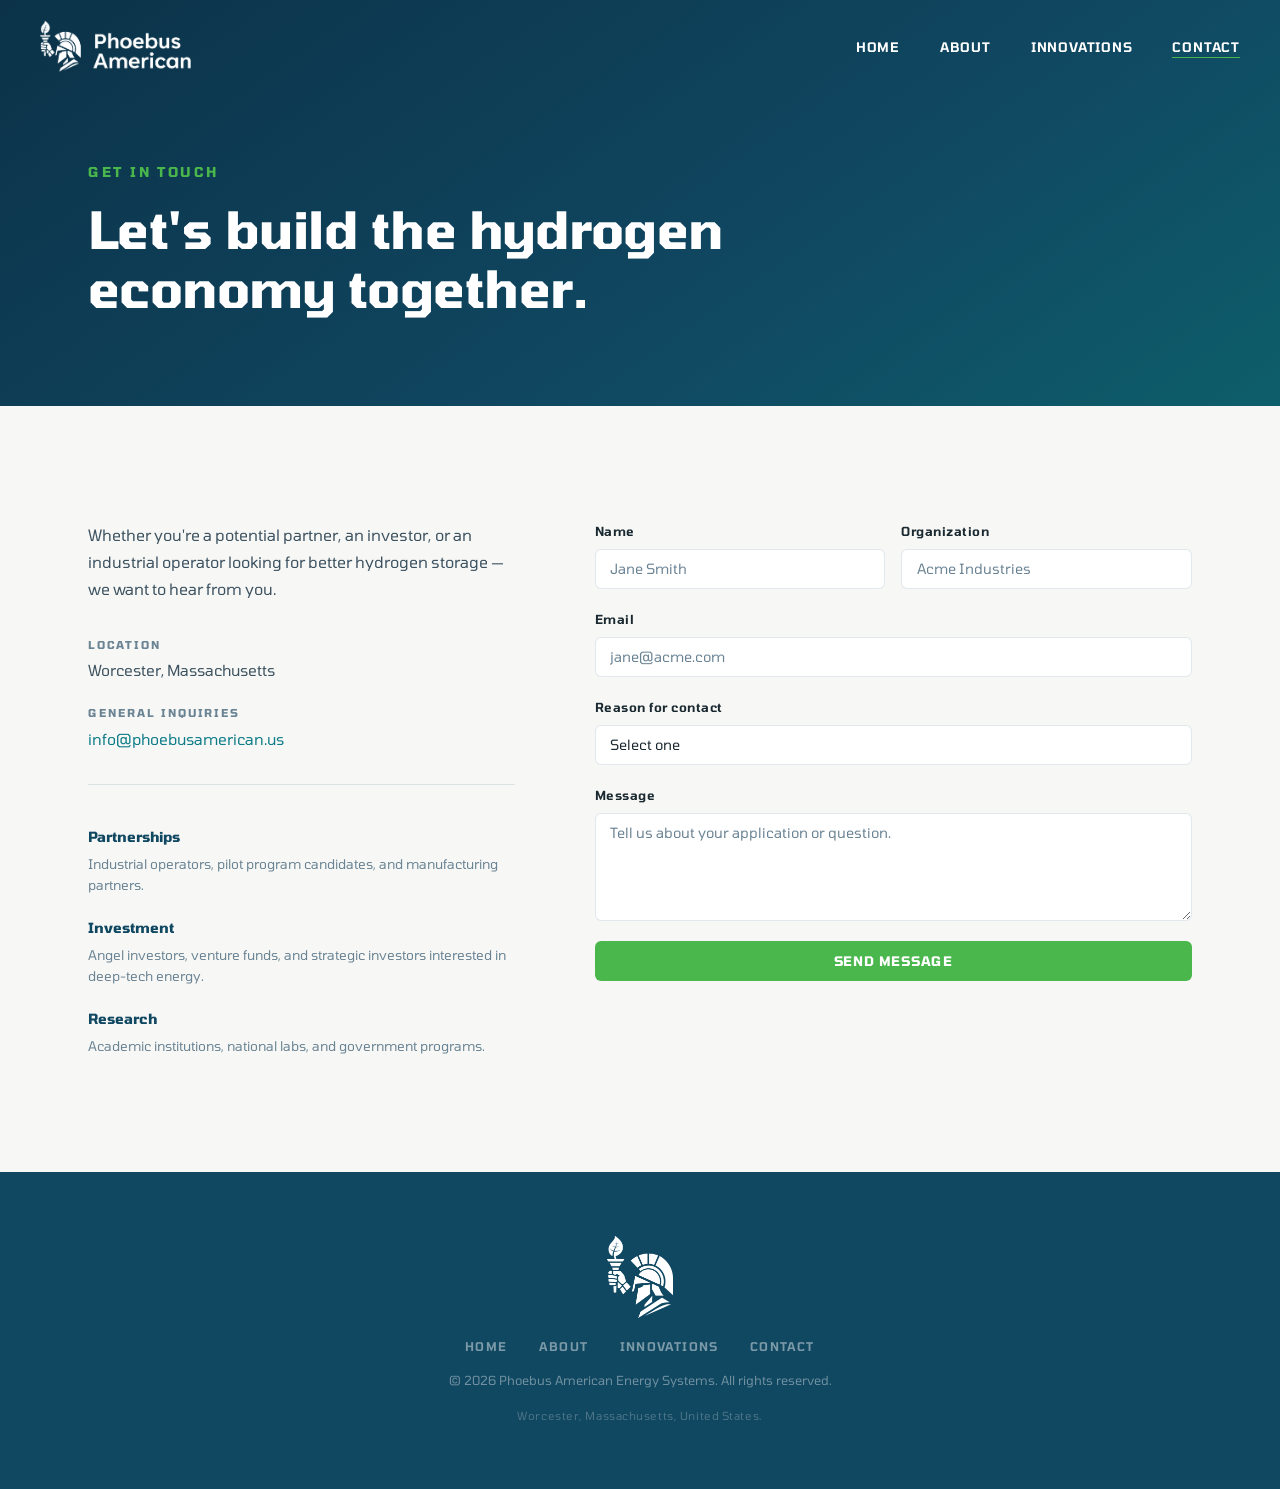
==== commit c96fcbb2: "Changes ahead of demoday." ====
--- a/contact.html
+++ b/contact.html
@@ -25,7 +25,7 @@
       <li><a href="index.html">Home</a></li>
       <li><a href="index.html#about">About</a></li>
       <li><a href="innovations.html">Innovations</a></li>
-      <li><a href="contact.html" class="active">Contact</a></li>
+      <li><a href="contact.html" class="active" aria-current="page">Contact</a></li>
     </ul>
   </nav>
 
@@ -112,7 +112,7 @@
       </a>
       <nav class="footer-nav" aria-label="Footer navigation">
         <a href="index.html">Home</a>
-        <a href="#about">About</a>
+        <a href="index.html#about">About</a>
         <a href="innovations.html">Innovations</a>
         <a href="contact.html">Contact</a>
       </nav>
@@ -123,4 +123,4 @@
 
   <script src="script.js"></script>
 </body>
-</html>
+</html>
--- a/style.css
+++ b/style.css
@@ -16,6 +16,9 @@
   --transition: 0.25s ease;
   --radius-sm: 6px;
   --radius-md: 12px;
+  --navy-deep: #0b3248;
+  --section-pad: clamp(5rem, 9vw, 8.5rem);
+  --gutter:      clamp(1.5rem, 4vw, 3rem);
 }
 
 html { scroll-behavior: smooth; }
@@ -25,20 +28,20 @@
   background: var(--off-white);
   color: var(--text);
   font-size: 16px;
-  line-height: 1.7;
+  line-height: 1.75;
   font-weight: 400;
   -webkit-font-smoothing: antialiased;
 }
 
 img { display: block; max-width: 100%; }
 a { text-decoration: none; color: inherit; }
-strong { font-weight: 600; }
+strong { font-weight: 700; }
 
 /* ── CONTAINER ─────────────────────────────────────────────── */
 .container {
-  max-width: 1140px;
+  max-width: 1200px;
   margin: 0 auto;
-  padding: 0 2rem;
+  padding: 0 var(--gutter);
 }
 
 /* ── NAV ───────────────────────────────────────────────────── */
@@ -81,7 +84,7 @@
 
 .nav-links a {
   font-size: 0.82rem;
-  font-weight: 500;
+  font-weight: 600;
   letter-spacing: 0.06em;
   text-transform: uppercase;
   color: var(--white);
@@ -134,7 +137,7 @@
   color: var(--white);
   font-family: var(--font);
   font-size: 0.82rem;
-  font-weight: 600;
+  font-weight: 700;
   letter-spacing: 0.06em;
   text-transform: uppercase;
   padding: 0.75rem 1.75rem;
@@ -152,7 +155,7 @@
   color: var(--white);
   font-family: var(--font);
   font-size: 0.82rem;
-  font-weight: 500;
+  font-weight: 600;
   letter-spacing: 0.06em;
   text-transform: uppercase;
   padding: 0.75rem 1.75rem;
@@ -169,7 +172,7 @@
   color: var(--navy);
   font-family: var(--font);
   font-size: 0.82rem;
-  font-weight: 500;
+  font-weight: 600;
   letter-spacing: 0.06em;
   text-transform: uppercase;
   padding: 0.7rem 1.5rem;
@@ -252,7 +255,7 @@
 
 .app-text {
   font-size: 0.75rem;
-  font-weight: 500;
+  font-weight: 600;
   letter-spacing: 0.16em;
   text-transform: uppercase;
   color: rgba(255,255,255,0.7);
@@ -286,9 +289,9 @@
 .hero-content {
   position: relative;
   z-index: 2;
-  padding: 7rem 2.5rem 5rem;
-  max-width: 660px;
-  margin-left: max(2.5rem, calc((100vw - 1140px) / 2));
+  padding: 7rem var(--gutter) 5rem;
+  max-width: 740px;
+  margin-left: max(0px, calc((100vw - 1200px) / 2));
   opacity: 0;
   transform: translateY(18px);
   animation: hero-up 0.9s ease 0.2s forwards;
@@ -300,7 +303,7 @@
 
 .hero-eyebrow {
   font-size: 0.85rem;
-  font-weight: 600;
+  font-weight: 700;
   letter-spacing: 0.2em;
   text-transform: uppercase;
   color: var(--green);
@@ -308,7 +311,7 @@
 }
 
 .hero-headline {
-  font-size: clamp(3rem, 5vw, 4rem);
+  font-size: clamp(3rem, 6vw, 4.75rem);
   font-weight: 700;
   line-height: 1.1;
   color: var(--white);
@@ -318,13 +321,13 @@
 
 .hero-headline em {
   font-style: italic;
-  font-weight: 300;
+  font-weight: 400;
   color: rgba(255,255,255,0.78);
 }
 
 .hero-sub {
   font-size: 1.2rem;
-  font-weight: 300;
+  font-weight: 400;
   line-height: 1.8;
   color: rgba(255,255,255,0.7);
   max-width: 500px;
@@ -357,7 +360,7 @@
 /* ── PAGE HEADER (inner pages) ─────────────────────────────── */
 .page-header {
   background: linear-gradient(145deg, #0b3248 0%, #104761 60%, #0d5e6b 100%);
-  padding: 8rem 0 4rem;
+  padding: 10rem 0 5.5rem;
   margin-bottom: 0;
 }
 
@@ -372,12 +375,12 @@
 }
 
 /* ── SECTIONS ──────────────────────────────────────────────── */
-.section { padding: 5.5rem 0; }
+.section { padding: var(--section-pad) 0; }
 .section.bg-white { background: var(--white); }
 
 .section-label {
   font-size: 0.85rem;
-  font-weight: 600;
+  font-weight: 700;
   letter-spacing: 0.2em;
   text-transform: uppercase;
   color: var(--teal);
@@ -386,11 +389,11 @@
 
 .section-title {
   font-size: clamp(1.7rem, 3vw, 2.5rem);
-  font-weight: 600;
+  font-weight: 700;
   line-height: 1.2;
   color: var(--navy);
   max-width: 680px;
-  margin-bottom: 3rem;
+  margin-bottom: 4rem;
   letter-spacing: -0.01em;
 }
 
@@ -400,13 +403,13 @@
 .about-teaser-grid {
   display: grid;
   grid-template-columns: 1fr 1fr;
-  gap: 5rem;
+  gap: 6rem;
   align-items: center;
 }
 
 .about-teaser-text h2 {
   font-size: clamp(1.8rem, 3.0vw, 2.6rem);
-  font-weight: 600;
+  font-weight: 700;
   line-height: 1.2;
   color: var(--navy);
   margin-bottom: 1.25rem;
@@ -415,16 +418,17 @@
 
 .about-teaser-text p {
   color: var(--text-mid);
-  font-size: 0.95rem;
-  font-weight: 300;
-  margin-bottom: 1.75rem;
+  font-size: 1rem;
+  font-weight: 400;
+  max-width: 34rem;
+  margin-bottom: 2.25rem;
 }
 
 .stat-row {
   display: flex;
   flex-direction: column;
-  gap: 2rem;
-  padding: 2.5rem;
+  gap: 2.5rem;
+  padding: 3rem;
   background: var(--navy);
   border-radius: var(--radius-md);
 }
@@ -441,9 +445,110 @@
 
 .stat-label {
   font-size: 0.78rem;
-  font-weight: 300;
+  font-weight: 400;
   color: rgba(255,255,255,0.55);
   line-height: 1.5;
+}
+
+/* ── IMPACT ────────────────────────────────────────────────── */
+.impact {
+  background: var(--navy-deep);
+  color: var(--white);
+  padding: var(--section-pad) 0;
+}
+
+.impact .section-label { color: var(--green); }
+
+.impact-title {
+  font-size: clamp(2.25rem, 5vw, 4rem);
+  font-weight: 700;
+  line-height: 1.08;
+  letter-spacing: -0.02em;
+  max-width: 15ch;
+  margin-bottom: clamp(3rem, 6vw, 5rem);
+}
+
+.impact-title span { display: block; color: var(--green); }
+
+.impact-grid {
+  display: grid;
+  grid-template-columns: repeat(3, 1fr);
+  background: rgba(255,255,255,0.03);
+  border: 1px solid rgba(255,255,255,0.12);
+  border-radius: var(--radius-md);
+  overflow: hidden;
+}
+
+.impact-stat {
+  display: flex;
+  flex-direction: column;
+  padding: clamp(2rem, 4vw, 3rem);
+  border-left: 1px solid rgba(255,255,255,0.12);
+}
+
+.impact-stat:first-child { border-left: none; }
+
+.impact-stat::before {
+  content: '';
+  width: 40px; height: 3px;
+  background: var(--green);
+  margin-bottom: 2rem;
+}
+
+.impact-num {
+  font-size: clamp(3rem, 5.5vw, 4.5rem);
+  font-weight: 700;
+  line-height: 1;
+  letter-spacing: -0.03em;
+  margin-bottom: 1.5rem;
+}
+
+.impact-num small {
+  font-size: 0.35em;
+  font-weight: 700;
+  letter-spacing: 0;
+  margin-left: 0.2em;
+  color: rgba(255,255,255,0.6);
+}
+
+.impact-desc {
+  flex: 1;
+  font-size: 1.05rem;
+  line-height: 1.6;
+  color: rgba(255,255,255,0.82);
+  margin-bottom: 2.25rem;
+}
+
+.impact-source {
+  font-size: 0.7rem;
+  font-weight: 700;
+  letter-spacing: 0.14em;
+  text-transform: uppercase;
+  color: rgba(255,255,255,0.5);
+  transition: color var(--transition);
+}
+
+a.impact-source:hover { color: var(--green); }
+
+.impact-link {
+  display: inline-block;
+  margin-top: 3rem;
+  font-size: 0.82rem;
+  font-weight: 700;
+  letter-spacing: 0.06em;
+  text-transform: uppercase;
+  color: var(--white);
+  border-bottom: 1.5px solid var(--green);
+  padding-bottom: 0.2rem;
+  transition: color var(--transition);
+}
+
+.impact-link:hover { color: var(--green); }
+
+@media (max-width: 960px) {
+  .impact-grid { grid-template-columns: 1fr; }
+  .impact-stat { border-left: none; border-top: 1px solid rgba(255,255,255,0.12); }
+  .impact-stat:first-child { border-top: none; }
 }
 
 /* ── APPS TEASER ───────────────────────────────────────────── */
@@ -452,8 +557,8 @@
 .apps-grid {
   display: grid;
   grid-template-columns: repeat(3, 1fr);
-  gap: 1.25rem;
-  margin-bottom: 2.5rem;
+  gap: 2rem;
+  margin-bottom: 3.5rem;
 }
 
 .app-card {
@@ -488,19 +593,19 @@
 }
 
 .app-card-text {
-  padding: 1.5rem 1.75rem;
+  padding: 2rem 2.25rem 2.25rem;
 }
 
 .app-card h3 {
   font-size: 1.15rem;
-  font-weight: 600;
+  font-weight: 700;
   color: var(--navy);
   margin-bottom: 0.65rem;
 }
 
 .app-card p {
   font-size: 0.875rem;
-  font-weight: 300;
+  font-weight: 400;
   color: var(--text-mid);
   line-height: 1.7;
 }
@@ -517,7 +622,7 @@
 
 .two-col h2 {
   font-size: clamp(1.6rem, 2.8vw, 2.2rem);
-  font-weight: 600;
+  font-weight: 700;
   line-height: 1.2;
   color: var(--navy);
   margin-bottom: 1.25rem;
@@ -526,7 +631,7 @@
 
 .two-col p {
   font-size: 0.95rem;
-  font-weight: 300;
+  font-weight: 400;
   color: var(--text-mid);
   margin-bottom: 1rem;
 }
@@ -585,7 +690,7 @@
   background: var(--navy);
   color: var(--white);
   font-size: 0.9rem;
-  font-weight: 600;
+  font-weight: 700;
   display: flex;
   align-items: center;
   justify-content: center;
@@ -595,14 +700,14 @@
 
 .team-card h3 {
   font-size: 1.05rem;
-  font-weight: 600;
+  font-weight: 700;
   color: var(--navy);
   margin-bottom: 0.2rem;
 }
 
 .team-role {
   font-size: 0.78rem;
-  font-weight: 500;
+  font-weight: 600;
   letter-spacing: 0.08em;
   text-transform: uppercase;
   color: var(--teal);
@@ -611,7 +716,7 @@
 
 .team-card p {
   font-size: 0.875rem;
-  font-weight: 300;
+  font-weight: 400;
   color: var(--text-mid);
   line-height: 1.7;
 }
@@ -631,14 +736,14 @@
 
 .advisor-card h4 {
   font-size: 0.95rem;
-  font-weight: 600;
+  font-weight: 700;
   color: var(--navy);
   margin-bottom: 0.2rem;
 }
 
 .advisor-role {
   font-size: 0.72rem;
-  font-weight: 500;
+  font-weight: 600;
   letter-spacing: 0.1em;
   text-transform: uppercase;
   color: var(--teal);
@@ -647,7 +752,7 @@
 
 .advisor-card p {
   font-size: 0.85rem;
-  font-weight: 300;
+  font-weight: 400;
   color: var(--text-mid);
   line-height: 1.6;
 }
@@ -664,7 +769,7 @@
 
 .partner-badge {
   font-size: 0.82rem;
-  font-weight: 500;
+  font-weight: 600;
   color: var(--text-mid);
   background: var(--white);
   border: 1px solid var(--border);
@@ -686,7 +791,7 @@
 
 .inno-featured-text h2 {
   font-size: clamp(1.5rem, 2.5vw, 2rem);
-  font-weight: 600;
+  font-weight: 700;
   color: var(--white);
   margin-bottom: 1.1rem;
   letter-spacing: -0.01em;
@@ -694,7 +799,7 @@
 
 .inno-featured-text p {
   font-size: 0.92rem;
-  font-weight: 300;
+  font-weight: 400;
   color: rgba(255,255,255,0.68);
   margin-bottom: 1rem;
   line-height: 1.75;
@@ -710,7 +815,7 @@
 
 .inno-list li {
   font-size: 0.875rem;
-  font-weight: 300;
+  font-weight: 400;
   color: rgba(255,255,255,0.72);
   padding-left: 1.1rem;
   position: relative;
@@ -740,14 +845,14 @@
   border-bottom: 1px solid rgba(255,255,255,0.06);
   font-size: 0.82rem;
   color: rgba(255,255,255,0.6);
-  font-weight: 300;
+  font-weight: 400;
 }
 
 .compare-row:last-child { border-bottom: none; }
 
 .compare-row.header {
   font-size: 0.7rem;
-  font-weight: 600;
+  font-weight: 700;
   letter-spacing: 0.1em;
   text-transform: uppercase;
   color: rgba(255,255,255,0.4);
@@ -757,7 +862,7 @@
 .compare-row.highlight {
   background: rgba(73,183,75,0.12);
   color: rgba(255,255,255,0.9);
-  font-weight: 500;
+  font-weight: 600;
 }
 
 .compare-row.highlight span:first-child { color: var(--green); }
@@ -795,14 +900,14 @@
 
 .app-card-body h3 {
   font-size: 1.05rem;
-  font-weight: 600;
+  font-weight: 700;
   color: var(--navy);
   margin-bottom: 0.65rem;
 }
 
 .app-card-body p {
   font-size: 0.9rem;
-  font-weight: 300;
+  font-weight: 400;
   color: var(--text-mid);
   line-height: 1.75;
 }
@@ -858,14 +963,14 @@
 
 .pipeline-content h4 {
   font-size: 0.95rem;
-  font-weight: 600;
+  font-weight: 700;
   color: var(--navy);
   margin-bottom: 0.3rem;
 }
 
 .pipeline-content p {
   font-size: 0.875rem;
-  font-weight: 300;
+  font-weight: 400;
   color: var(--text-mid);
   line-height: 1.65;
 }
@@ -880,7 +985,7 @@
 
 .contact-text p {
   font-size: 0.975rem;
-  font-weight: 300;
+  font-weight: 400;
   color: var(--text-mid);
   margin-bottom: 2rem;
 }
@@ -898,7 +1003,7 @@
 
 .contact-label {
   font-size: 0.68rem;
-  font-weight: 600;
+  font-weight: 700;
   letter-spacing: 0.18em;
   text-transform: uppercase;
   color: var(--text-light);
@@ -906,7 +1011,7 @@
 
 .contact-item a { color: var(--teal); font-size: 0.95rem; transition: color var(--transition); }
 .contact-item a:hover { color: var(--navy); }
-.contact-item span:not(.contact-label) { font-size: 0.95rem; font-weight: 300; color: var(--text-mid); }
+.contact-item span:not(.contact-label) { font-size: 0.95rem; font-weight: 400; color: var(--text-mid); }
 
 .contact-types {
   display: flex;
@@ -916,14 +1021,14 @@
 
 .contact-type-item h4 {
   font-size: 0.875rem;
-  font-weight: 600;
+  font-weight: 700;
   color: var(--navy);
   margin-bottom: 0.25rem;
 }
 
 .contact-type-item p {
   font-size: 0.83rem;
-  font-weight: 300;
+  font-weight: 400;
   color: var(--text-light);
   margin: 0;
   line-height: 1.6;
@@ -946,7 +1051,7 @@
 
 .form-group label {
   font-size: 0.78rem;
-  font-weight: 500;
+  font-weight: 600;
   letter-spacing: 0.04em;
   color: var(--text);
 }
@@ -956,7 +1061,7 @@
 .form-group select {
   font-family: var(--font);
   font-size: 0.88rem;
-  font-weight: 300;
+  font-weight: 400;
   color: var(--text);
   background: var(--white);
   border: 1px solid var(--border);
@@ -980,7 +1085,7 @@
 
 .form-note {
   font-size: 0.78rem;
-  font-weight: 300;
+  font-weight: 400;
   color: var(--text-light);
   line-height: 1.6;
   padding: 0.75rem 1rem;
@@ -993,7 +1098,7 @@
 .form-note code { font-family: monospace; font-size: 0.85em; }
 
 /* ── FOOTER ─────────────────────────────────────────────────── */
-.footer { background: var(--navy); padding: 2.5rem 0; }
+.footer { background: var(--navy); padding: 4rem 0; }
 
 .footer-inner {
   display: flex;
@@ -1012,7 +1117,7 @@
 
 .footer-nav a {
   font-size: 0.75rem;
-  font-weight: 500;
+  font-weight: 600;
   letter-spacing: 0.1em;
   text-transform: uppercase;
   color: rgba(255,255,255,0.45);
@@ -1021,7 +1126,7 @@
 
 .footer-nav a:hover { color: rgba(255,255,255,0.8); }
 
-.footer-copy { font-size: 0.78rem; color: rgba(255,255,255,0.4); font-weight: 300; }
+.footer-copy { font-size: 0.78rem; color: rgba(255,255,255,0.4); font-weight: 400; }
 .footer-tag { font-size: 0.7rem; color: rgba(255,255,255,0.25); letter-spacing: 0.05em; }
 
 /* ── REVEAL ─────────────────────────────────────────────────── */
@@ -1067,13 +1172,13 @@
   }
 
   .nav-links.open { display: flex; }
-  .nav-links a { font-size: 4.5rem; color: var(--white) !important; }
+  .nav-links a { font-size: clamp(1.75rem, 9vw, 2.5rem); color: var(--white) !important; }
   .nav-toggle { display: flex; }
 
   .form-row { grid-template-columns: 1fr; }
   .hero-actions { flex-direction: column; align-items: flex-start; }
-  .section { padding: 3.5rem 0; }
-  .page-header { padding: 7rem 0 3rem; }
+  .section { padding: 4.5rem 0; }
+  .page-header { padding: 8rem 0 3.5rem; }
   .footer-nav { flex-wrap: wrap; justify-content: center; gap: 1rem; }
   .app-card-full { grid-template-columns: 1fr; gap: 0.5rem; }
   .app-num { font-size: 1.25rem; }
@@ -1176,7 +1281,7 @@
 
 .tl-status {
   font-size: 0.68rem;
-  font-weight: 600;
+  font-weight: 700;
   letter-spacing: 0.14em;
   text-transform: uppercase;
   padding: 0.25rem 0.65rem;
@@ -1200,20 +1305,20 @@
 
 .tl-date {
   font-size: 0.78rem;
-  font-weight: 300;
+  font-weight: 400;
   color: var(--text-light);
 }
 
 .tl-card h3 {
   font-size: 1.1rem;
-  font-weight: 600;
+  font-weight: 700;
   color: var(--navy);
   margin-bottom: 0.6rem;
 }
 
 .tl-card p {
   font-size: 0.9rem;
-  font-weight: 300;
+  font-weight: 400;
   color: var(--text-mid);
   line-height: 1.7;
 }
@@ -1264,7 +1369,7 @@
 
 .tl-continue-label {
   font-size: 0.75rem;
-  font-weight: 500;
+  font-weight: 600;
   letter-spacing: 0.12em;
   text-transform: uppercase;
   color: var(--text-light);
@@ -1274,4 +1379,4 @@
 @media (max-width: 640px) {
   .tl-item { grid-template-columns: 32px 1fr; gap: 1rem; }
   .tl-image img { height: 160px; }
-}
+}
